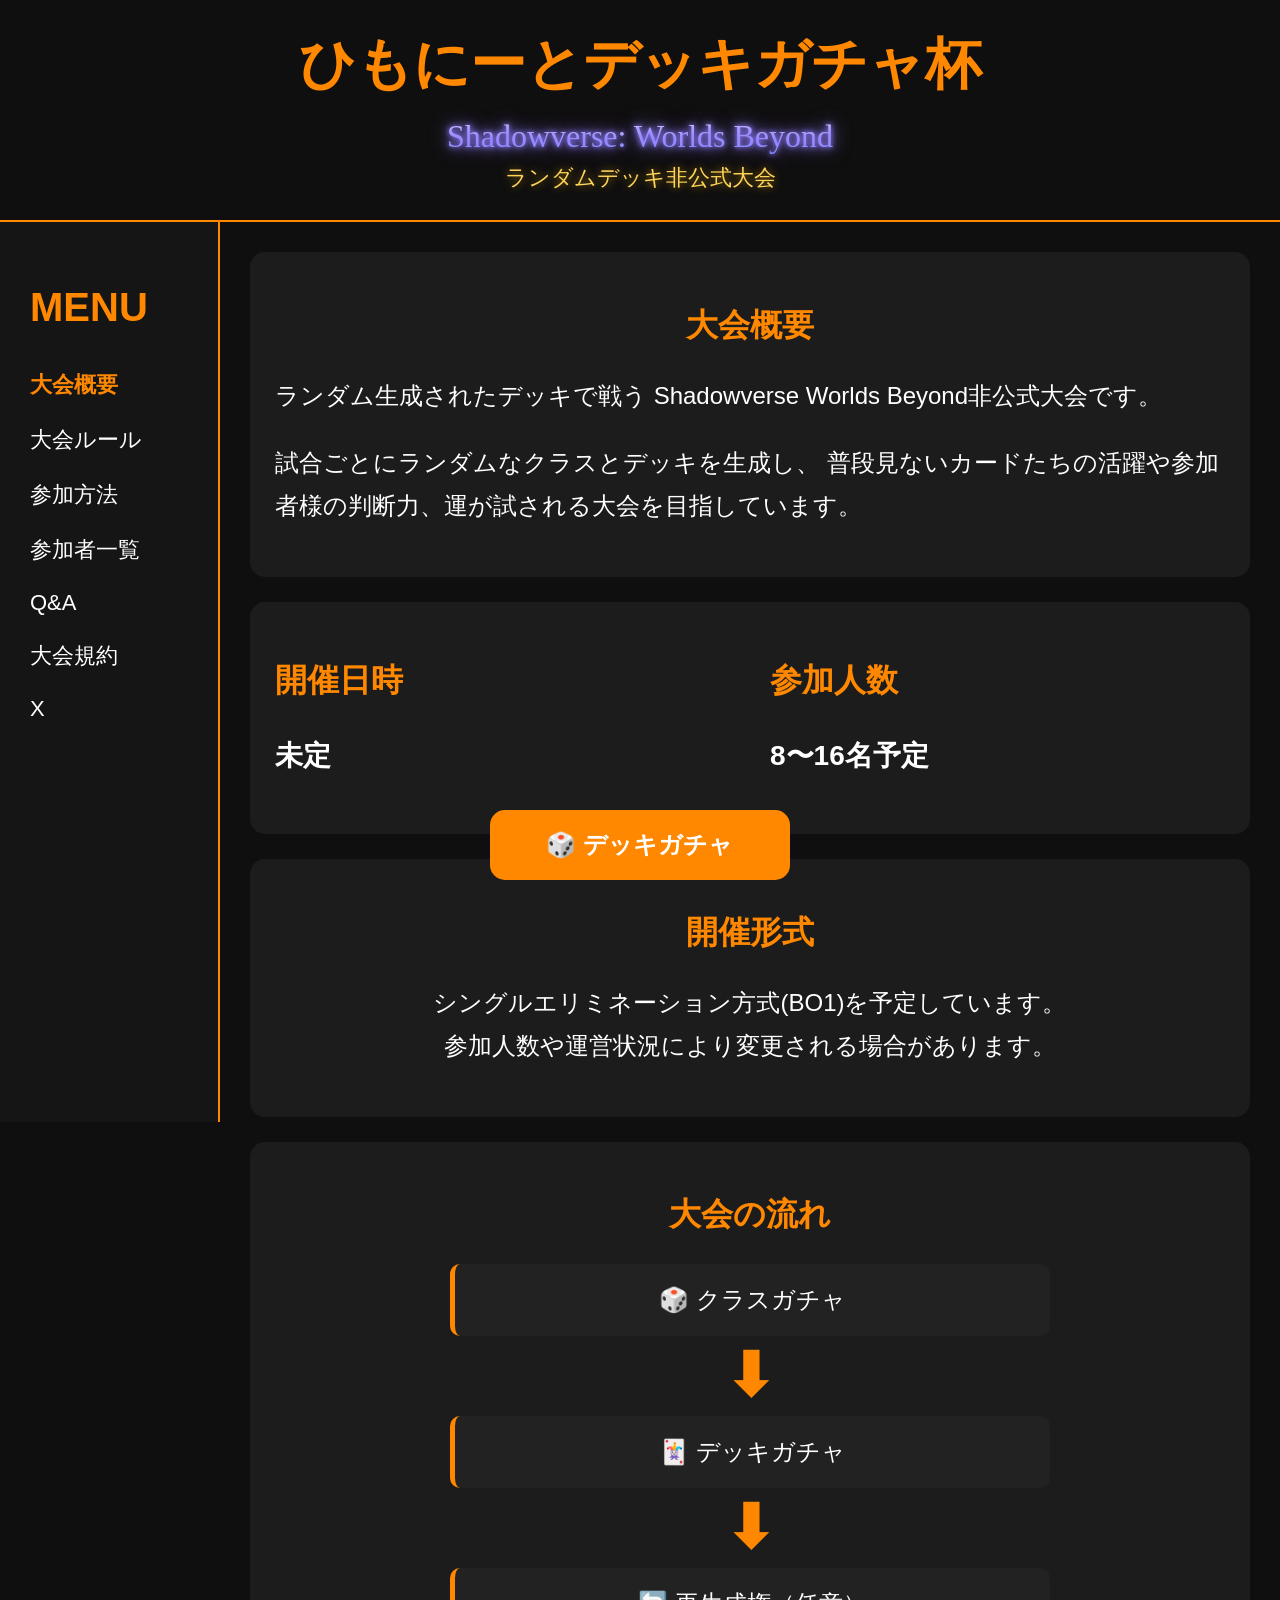
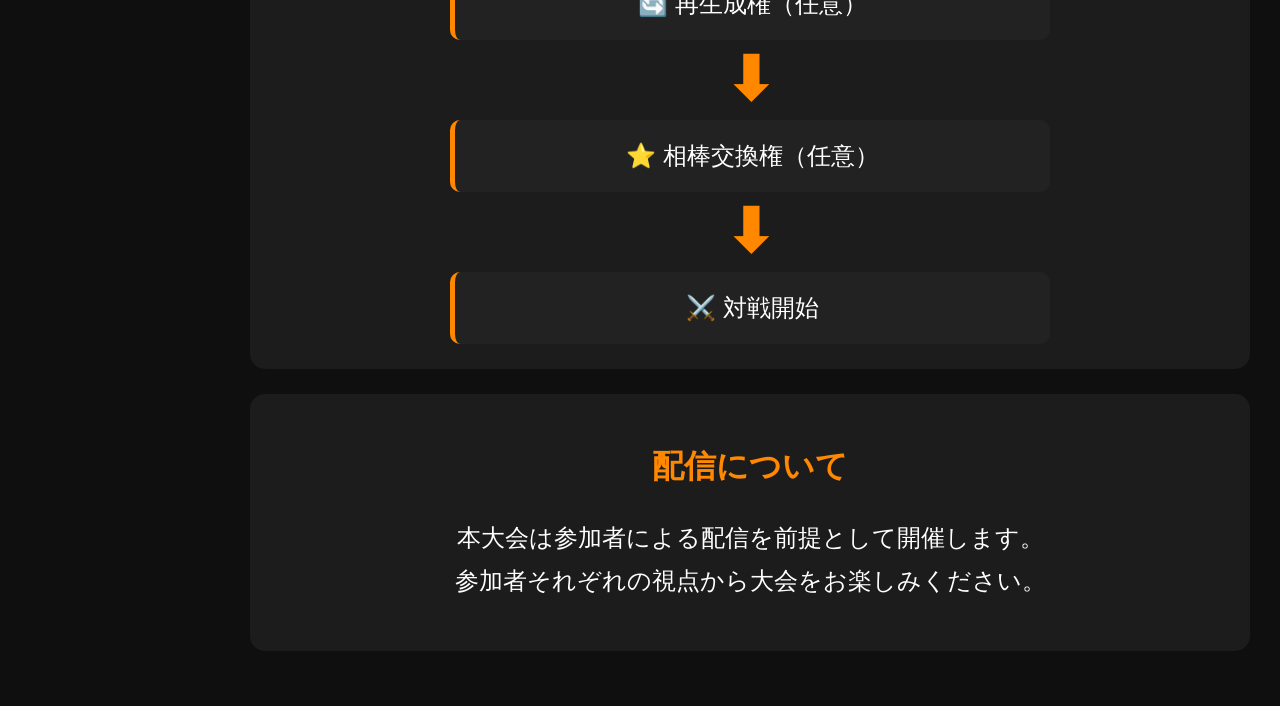
==== index.html @ 229a74ab "Add files via upload" ====
<!DOCTYPE html>
<html lang="ja">
<head>
    <meta charset="UTF-8">
    <meta name="viewport" content="width=device-width, initial-scale=1.0">
    <title>ひもにーとデッキガチャ杯</title>
    <link rel="stylesheet" href="style.css">
</head>

<body>

    <a href="deck-gacha/gacha.html" class="fixedGachaButton">
    🎲 デッキガチャ
</a>

<div class="wrapper">

    <header class="header">
        <h1>ひもにーとデッキガチャ杯</h1>

<div class="subTitle">

    <span class="swb">
        Shadowverse: Worlds Beyond
    </span>

    <span class="eventType">
        ランダムデッキ非公式大会
    </span>

</div>
    </header>

    <div class="main">

       <aside class="sidebar">

    <h2 class="menuTitle">MENU</h2>

    <a href="index.html" class="active">
        大会概要
    </a>

    <a href="rules.html">
        大会ルール
    </a>

    <a href="entry.html">
        参加方法
    </a>

     <a href="player.html">
        参加者一覧
    </a>

    <a href="qa.html">
        Q&A
    </a>

    <a href="terms.html">
        大会規約
    </a>

     <a href="https://x.com/Him0_Neet">
         X
    </a>

</aside>

        <section class="content">

            <div class="card" id="overview">

                <h2>大会概要</h2>

                <p>
                    ランダム生成されたデッキで戦う
                    Shadowverse Worlds Beyond非公式大会です。
                </p>

                <p>
                    試合ごとにランダムなクラスとデッキを生成し、
                    普段見ないカードたちの活躍や参加者様の判断力、運が試される大会を目指しています。
                </p>

            </div>

            <div class="card">

    <div class="infoGrid">

        <div class="infoItem">

            <h3>開催日時</h3>

            <p>未定</p>

        </div>

        <div class="infoItem">

            <h3>参加人数</h3>

            <p>8〜16名予定</p>

        </div>

    </div>

</div>

<div class="card">

    <h2>開催形式</h2>

    <p  class="centerText" >
        シングルエリミネーション方式(BO1)を予定しています。<br>
        参加人数や運営状況により変更される場合があります。
    </p>

</div>

<div class="card">

    <h2>大会の流れ</h2>

    <div class="flow">

        <div class="flowStep">
            🎲 クラスガチャ
        </div>

        <div class="arrow">⬇</div>

        <div class="flowStep">
            🃏 デッキガチャ
        </div>

        <div class="arrow">⬇</div>

        <div class="flowStep">
            🔄 再生成権（任意）
        </div>

        <div class="arrow">⬇</div>

        <div class="flowStep">
            ⭐ 相棒交換権（任意）
        </div>

        <div class="arrow">⬇</div>

        <div class="flowStep">
            ⚔️ 対戦開始
        </div>

    </div>

</div>

<div class="card">

    <h2>配信について</h2>

    <p  class="centerText" >
        本大会は参加者による配信を前提として開催します。<br>
        参加者それぞれの視点から大会をお楽しみください。
    </p>

</div>

        </section>

    </div>

</div>


</body>
</html>
---- style.css ----
.wrapper{

    width:100%;

    min-height:100vh;
}

.header{

    height:220px;

    display:flex;

    flex-direction:column;

    justify-content:center;

    align-items:center;

    border-bottom:2px solid #ff8800;
}

.header h1{

    color:#ff8800;

    font-size:56px;

    margin:0;
}

.main{

    display:flex;

    min-height:
        calc(100vh - 140px);
}

.sidebar{

    width:220px;

    border-right:
        2px solid #ff8800;

    padding:30px;

    box-sizing:border-box;
}

.sidebar a{

    display:block;

    color:white;

    text-decoration:none;

    margin-bottom:25px;

    font-size:22px;
}

.sidebar a:hover{

    color:#ff8800;
}

.content{

    flex:1;

    padding:30px;
}

.card{

    background:#1c1c1c;

    border-radius:15px;

    padding:25px;

    margin-bottom:25px;
}

.card h2{

    color:#ff8800;

    font-size:32px;

    text-align:center;
}
.sidebar{

    width:220px;

    border-right:
        2px solid #ff8800;

    padding:30px;

    box-sizing:border-box;

    position:sticky;

    top:0;

    height:100vh;

    background:#151515;
    
}

body {
    margin:0;
    background:#0f0f0f;
    color:white;
    font-family:"Yu Gothic", sans-serif;
}
.gachaButton{

    background:#ff8800;

    color:white !important;

    text-align:center;

    padding:15px;

    border-radius:10px;

    font-weight:bold;

    transition:0.2s;
}

.gachaButton:hover{

    transform:scale(1.05);

    color:white !important;
}
.fixedGachaButton{

    position:fixed;

    bottom:20px;

    left:50%;

    transform:translateX(-50%);

    width:300px;

    height:70px;

    display:flex;

    justify-content:center;

    align-items:center;

    background:#ff8800;

    color:white;

    text-decoration:none;

    border-radius:15px;

    font-size:24px;

    font-weight:bold;

    z-index:9999;
}
.card p{

    font-size:24px;

    line-height:1.8;
}
.card h2{

    color:#ff8800;

    font-size:32px;
}
.infoGrid{

    display:flex;

    gap:40px;
}

.infoItem{

    flex:1;
}

.infoItem h3{

    color:#ff8800;

    font-size:32px;

    margin-bottom:20px;
}

.infoItem p{

    font-size:28px;

    font-weight:bold;
}
.subTitle{

    text-align:center;

    margin-top:15px;
}

.swb{

    display:block;

    font-size:32px;

    font-family:
        "Yu Mincho",
        "Hiragino Mincho ProN",
        serif;

    background:linear-gradient(
        to bottom,
        #ffffff,
        #b9b8ff,
        #6f8cff
    );

    background-clip:text;

    -webkit-background-clip:text;

    -webkit-text-fill-color:transparent;

    text-shadow:
        0 0 5px #8f7cff,
        0 0 10px #8f7cff,
        0 0 20px #8f7cff;
}

.eventType{

    display:block;

    margin-top:8px;

    font-size:22px;

    color:#ffd45a;

    font-family:
        "Yu Mincho",
        serif;

    text-shadow:
        0 0 8px rgba(255,180,0,0.6);
}
.menuTitle{

    color:#ff8800;

    font-size:40px;

    margin-bottom:40px;
}
.active{

    color:#ff8800 !important;

    font-weight:bold;
}

.ruleList{

    font-size:24px;

    line-height:2;
}
.ruleCard{

    background:#1c1c1c;

    border-left:6px solid #ff8800;

    border-radius:12px;

    padding:25px;

    margin-bottom:25px;
}

.ruleCard h2{

    color:#ff8800;

    margin-top:0;

    font-size:32px;

    text-align:center;
}

.ruleCard p{

    font-size:22px;

    line-height:1.8;

    text-align:center;
}
.flow{

    display:flex;

    flex-direction:column;

    align-items:center;

    gap:10px;
}

.flowStep{

    width:100%;

    max-width:600px;

    background:#222;

    border-left:5px solid #ff8800;

    border-radius:10px;

    padding:20px;

    box-sizing:border-box;

    font-size:24px;

    text-align:center;
}

.arrow{

    font-size:60px;

    font-weight:bold;

    color:#ff8800;

    line-height:1;
}
.flow{

    width:100%;

    max-width:700px;

    margin:0 auto;
}
.entryButton{

    display:inline-block;

    margin-top:20px;

    padding:15px 40px;

    background:#ff8800;

    color:white;

    text-decoration:none;

    border-radius:10px;

    font-size:24px;

    font-weight:bold;

    transition:0.2s;
}

.entryButton:hover{

    transform:scale(1.05);
}
.entryCard h2{

    text-align:center;
}

.entryCard p{

    text-align:center;

    font-size:22px;

    line-height:1.8;
}
.entryCard{

    background:#1c1c1c;

    border-radius:15px;

    padding:25px;

    margin-bottom:25px;
}

.entryCard h2{

    color:#ff8800;

    font-size:32px;

    text-align:center;
}

.entryCard p{

    font-size:22px;

    line-height:1.8;

    text-align:center;
}
.number{

    font-size:30px;

    font-weight:bold;

    color:#ff8800;
}
.conditionBox{

    background:#252525;

    border:2px solid #ff8800;

    border-radius:12px;

    padding:20px;

    margin-top:20px;
}

.conditionTitle{

    color:#ff8800;

    font-size:26px;

    font-weight:bold;

    margin-bottom:15px;

    text-align:center;
}

.conditionBox p{

    text-align:center;

    font-size:20px;

    line-height:1.8;
}
.answer{

    color:#6db8ff;

    font-weight:bold;

    font-size:22px;
}
.centerText{

    text-align:center;
}
.playerGrid{

    display:grid;

    grid-template-columns:1fr 1fr;

    gap:20px;

    width:100%;
}

.playerCard{

    background:#252525;

    border:2px solid #ff8800;

    border-radius:12px;

    padding:20px;

    display:flex;

    align-items:center;

    gap:20px;

    box-sizing:border-box;
}

.playerIcon{

    width:80px;

    height:80px;

    border-radius:50%;

    object-fit:cover;

    border:2px solid #ff8800;
}

.playerInfo{

    display:flex;

    flex-direction:column;

    gap:10px;
}

.playerInfo h4{

    margin:0;

    color:#ff8800;

    font-size:28px;
}

.playerCard img{

    width:120px;

    height:120px;

    border-radius:50%;

    object-fit:cover;

    border:3px solid #ff8800;
}

.playerCard h3{

    margin-top:15px;

    margin-bottom:10px;

    color:#ff8800;

    font-size:28px;
}

.playerCard p{

    margin-bottom:15px;

    font-size:20px;
}

.playerCard a{

    display:inline-block;

    background:#ff8800;

    color:white;

    text-decoration:none;

    padding:10px 20px;

    border-radius:8px;

    font-weight:bold;
}

.playerCard a:hover{

    transform:scale(1.05);
}
.playerSectionTitle{

    color:#ff8800;

    font-size:32px;

    margin-top:40px;

    margin-bottom:20px;

    padding-bottom:10px;

    border-bottom:2px solid #ff8800;
}
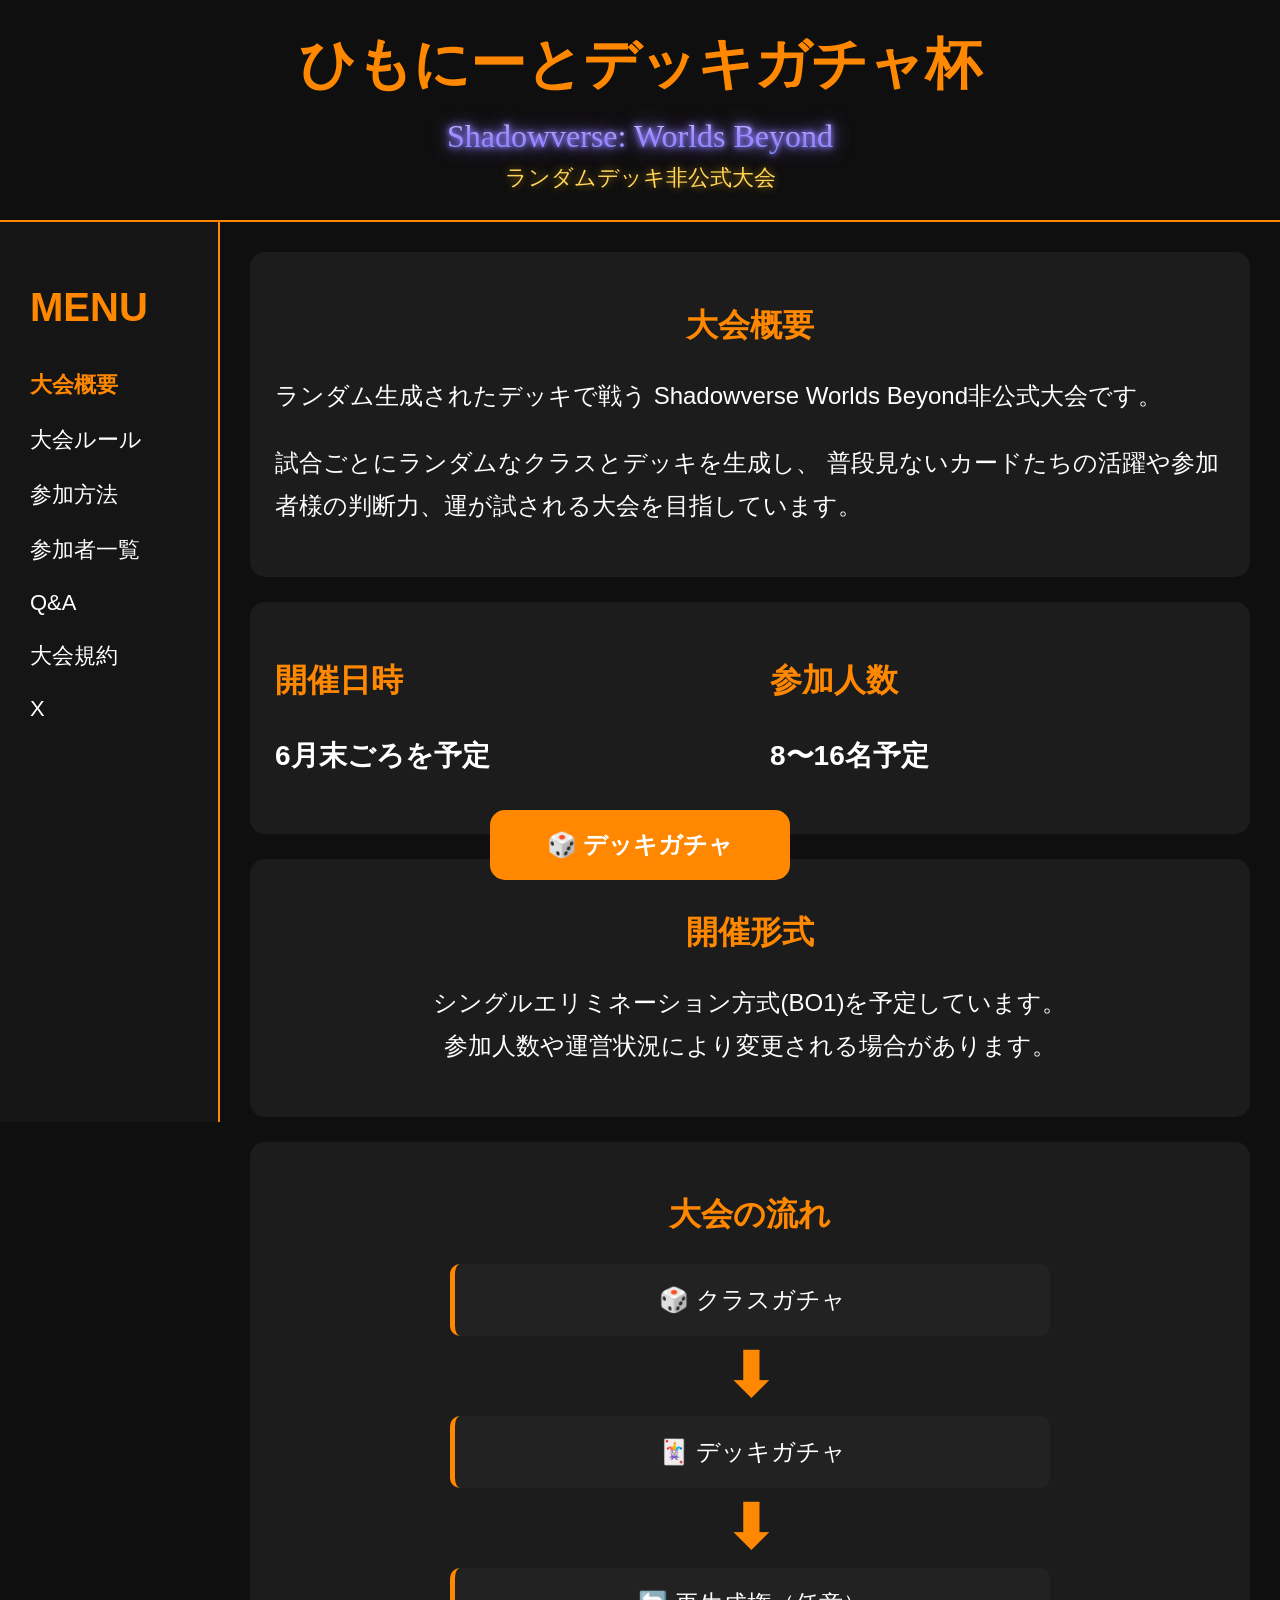
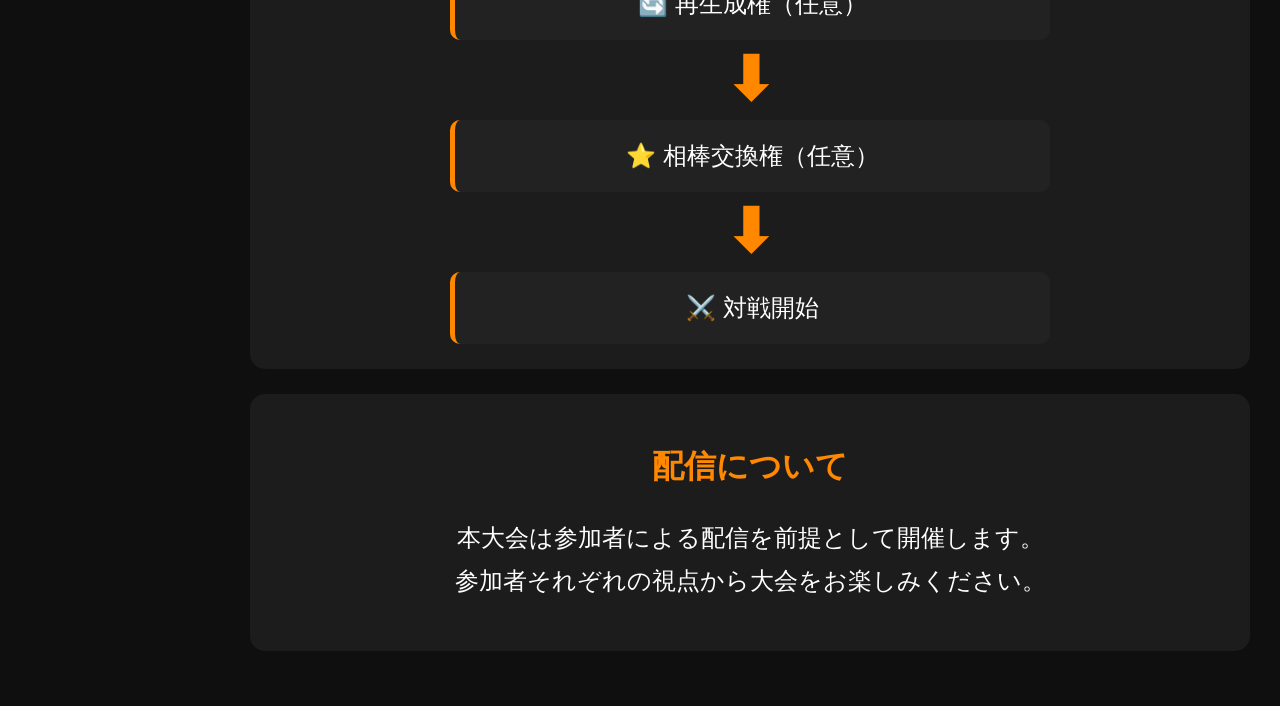
==== commit 7f91521a: "Update index.html" ====
--- a/index.html
+++ b/index.html
@@ -93,7 +93,7 @@
 
             <h3>開催日時</h3>
 
-            <p>未定</p>
+            <p>6月末ごろを予定</p>
 
         </div>
 
@@ -177,4 +177,4 @@
 
 
 </body>
-</html>+</html>
--- a/style.css
+++ b/style.css
@@ -623,4 +623,41 @@
     padding-bottom:10px;
 
     border-bottom:2px solid #ff8800;
-}+}
+@media screen and (max-width: 768px){
+
+    .main{
+        flex-direction:column;
+    }
+
+    .sidebar{
+        width:100%;
+        height:auto;
+        position:static;
+        border-right:none;
+        border-bottom:2px solid #ff8800;
+    }
+
+    .content{
+        width:100%;
+        box-sizing:border-box;
+    }
+
+    .header h1{
+        font-size:40px;
+    }
+
+    .swb{
+        font-size:22px;
+    }
+
+    .fixedGachaButton{
+        width:80%;
+        height:60px;
+        font-size:22px;
+    }
+
+    .playerGrid{
+        grid-template-columns:1fr;
+    }
+}
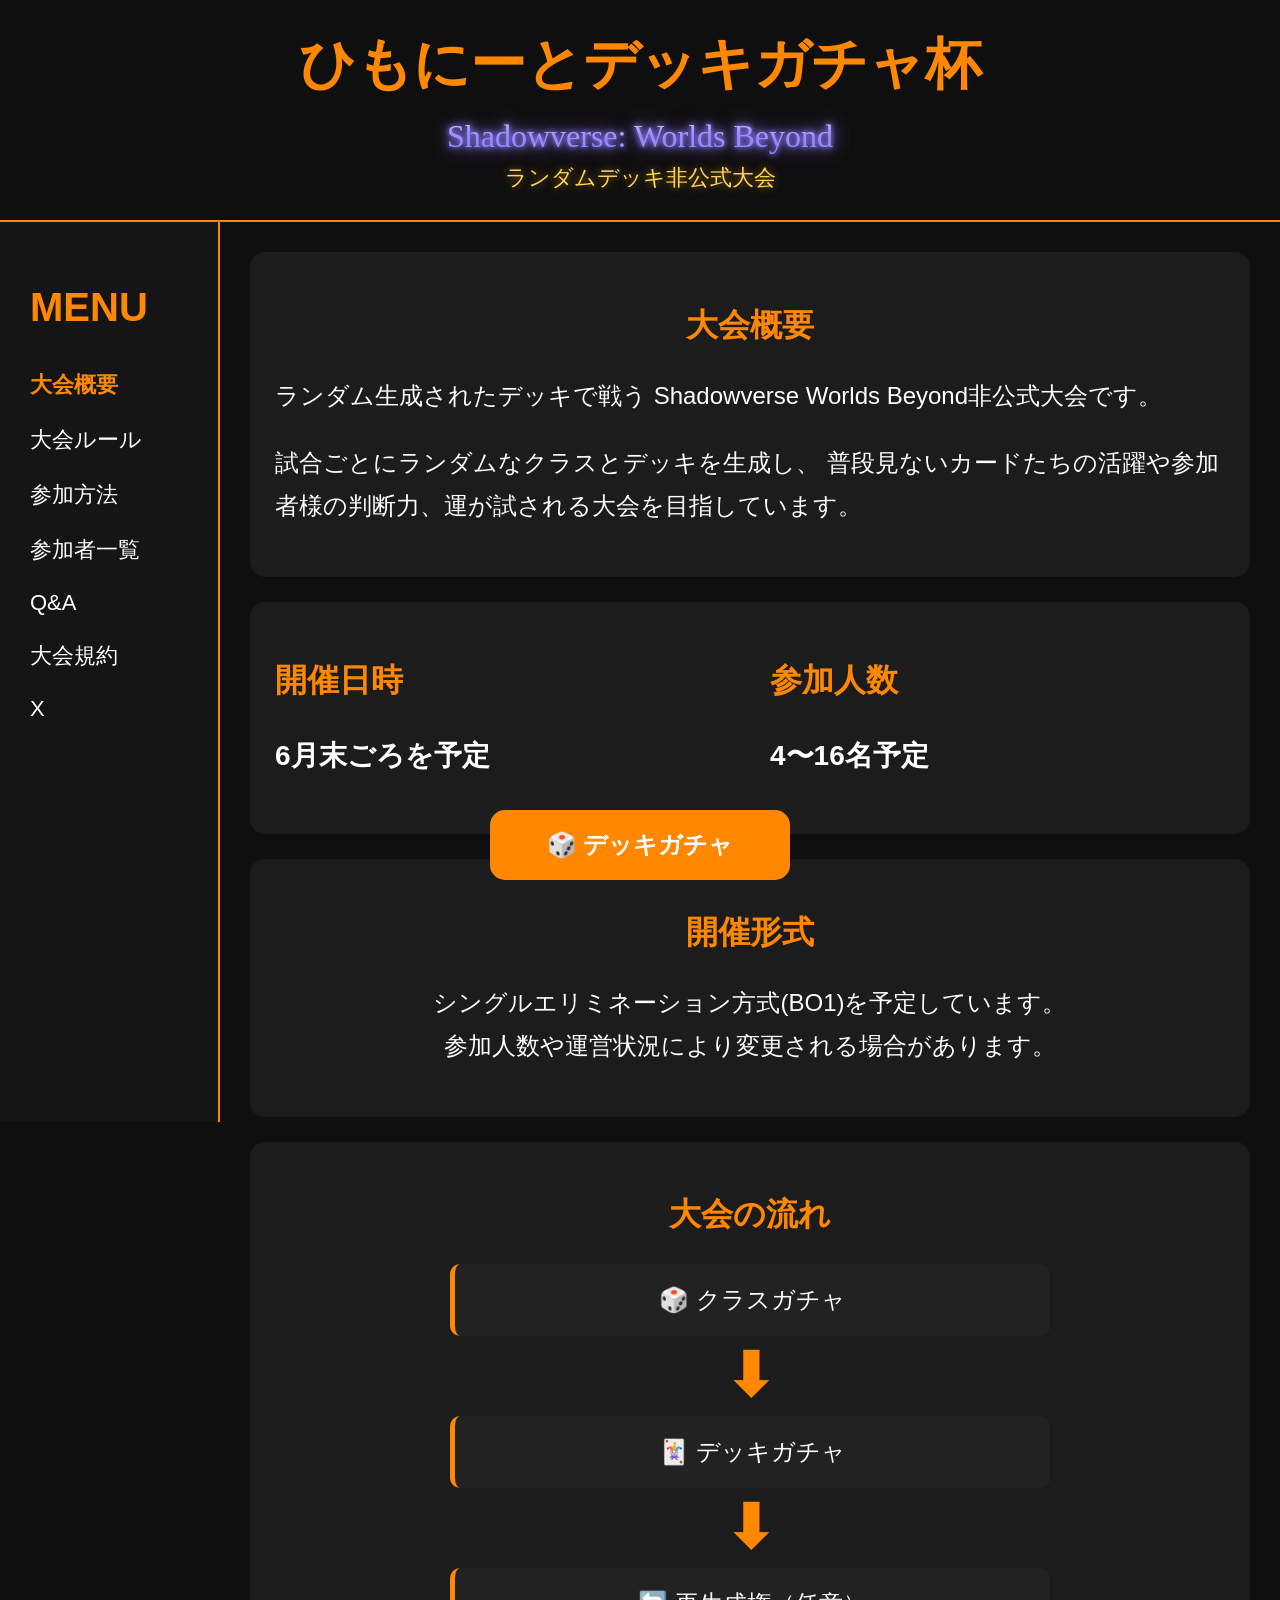
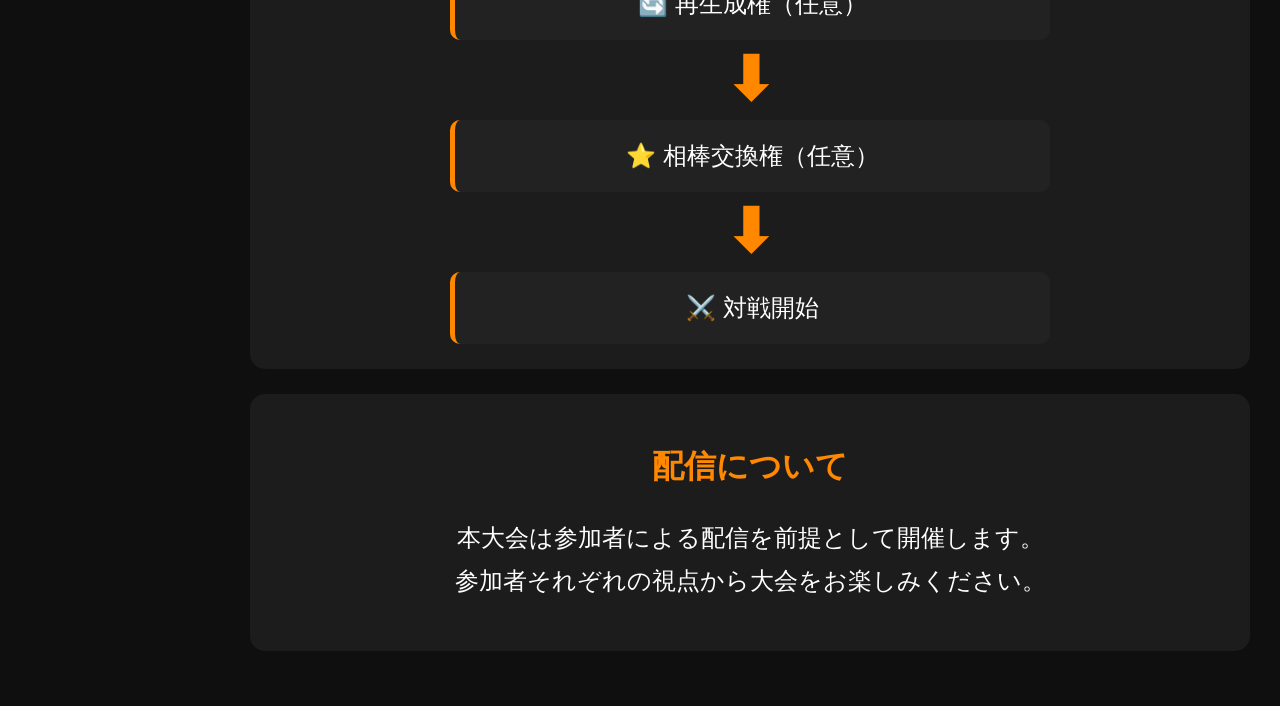
==== commit e3d94194: "Update index.html" ====
--- a/index.html
+++ b/index.html
@@ -101,7 +101,7 @@
 
             <h3>参加人数</h3>
 
-            <p>8〜16名予定</p>
+            <p>4〜16名予定</p>
 
         </div>
 
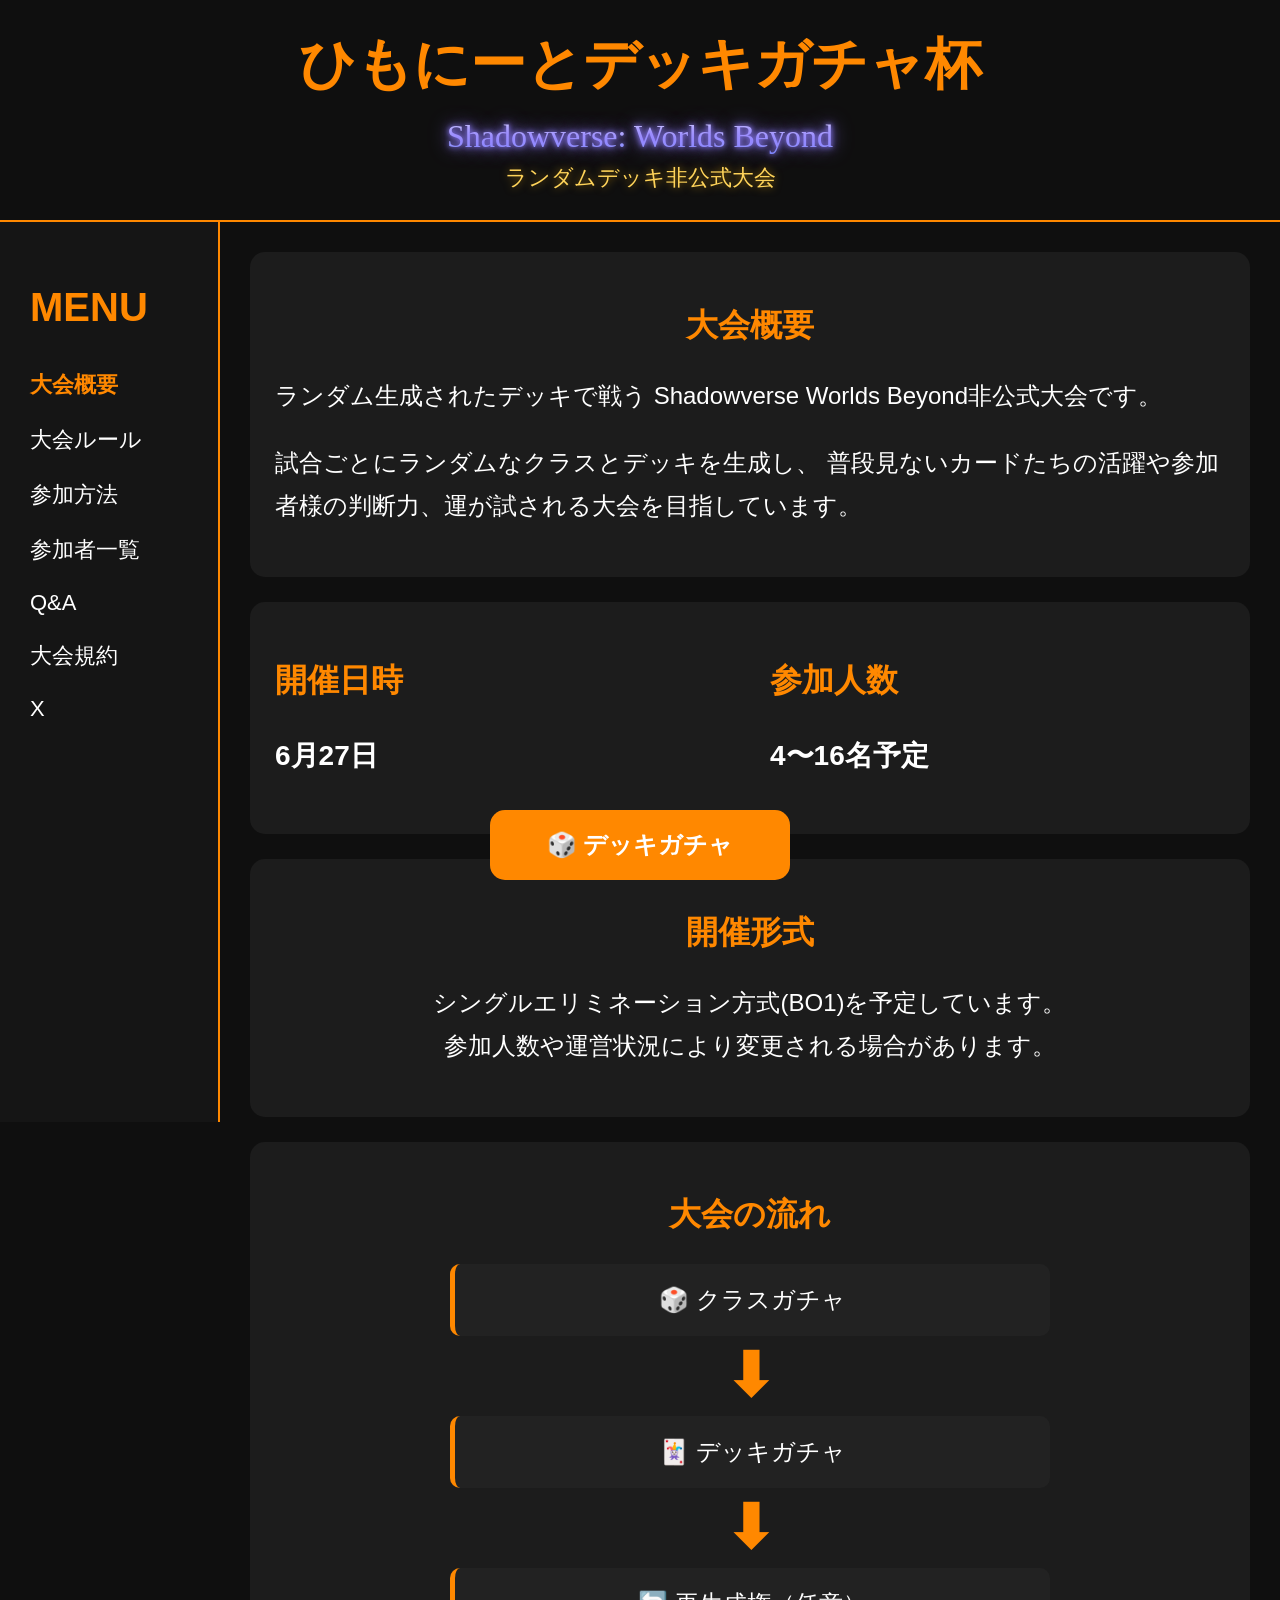
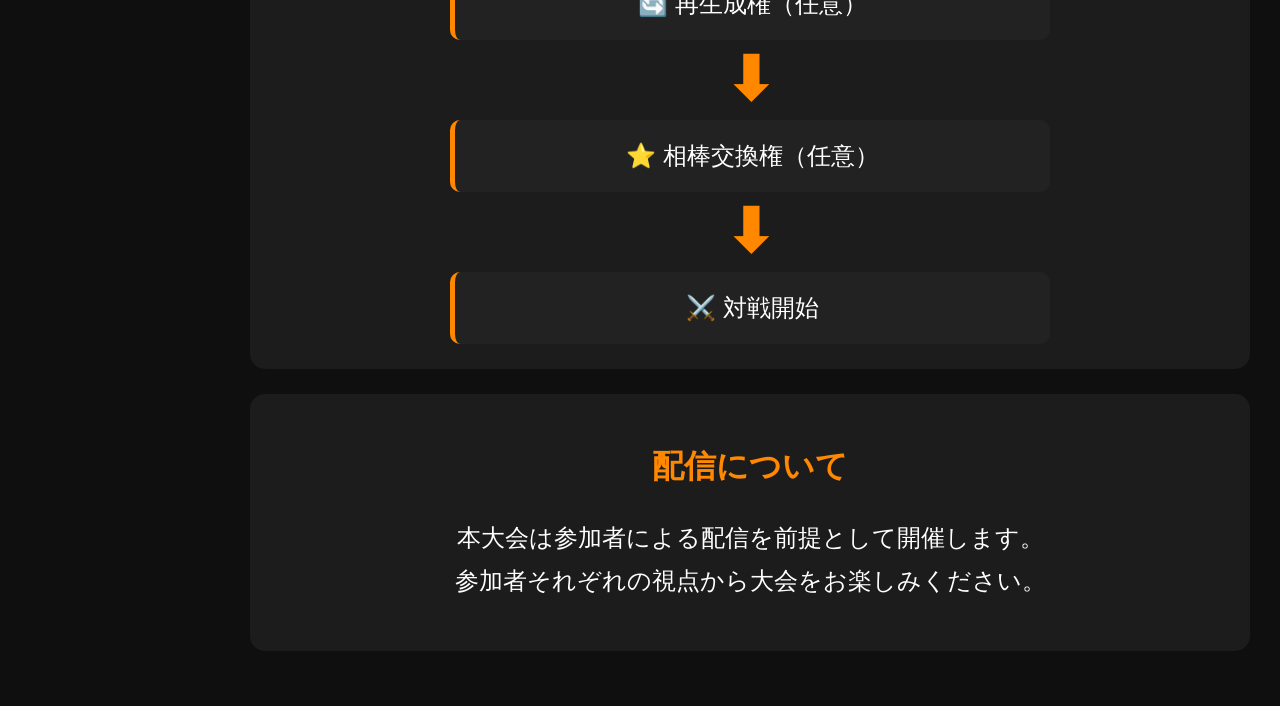
==== commit 1713cf10: "Update index.html" ====
--- a/index.html
+++ b/index.html
@@ -93,7 +93,7 @@
 
             <h3>開催日時</h3>
 
-            <p>6月末ごろを予定</p>
+            <p>6月27日</p>
 
         </div>
 
